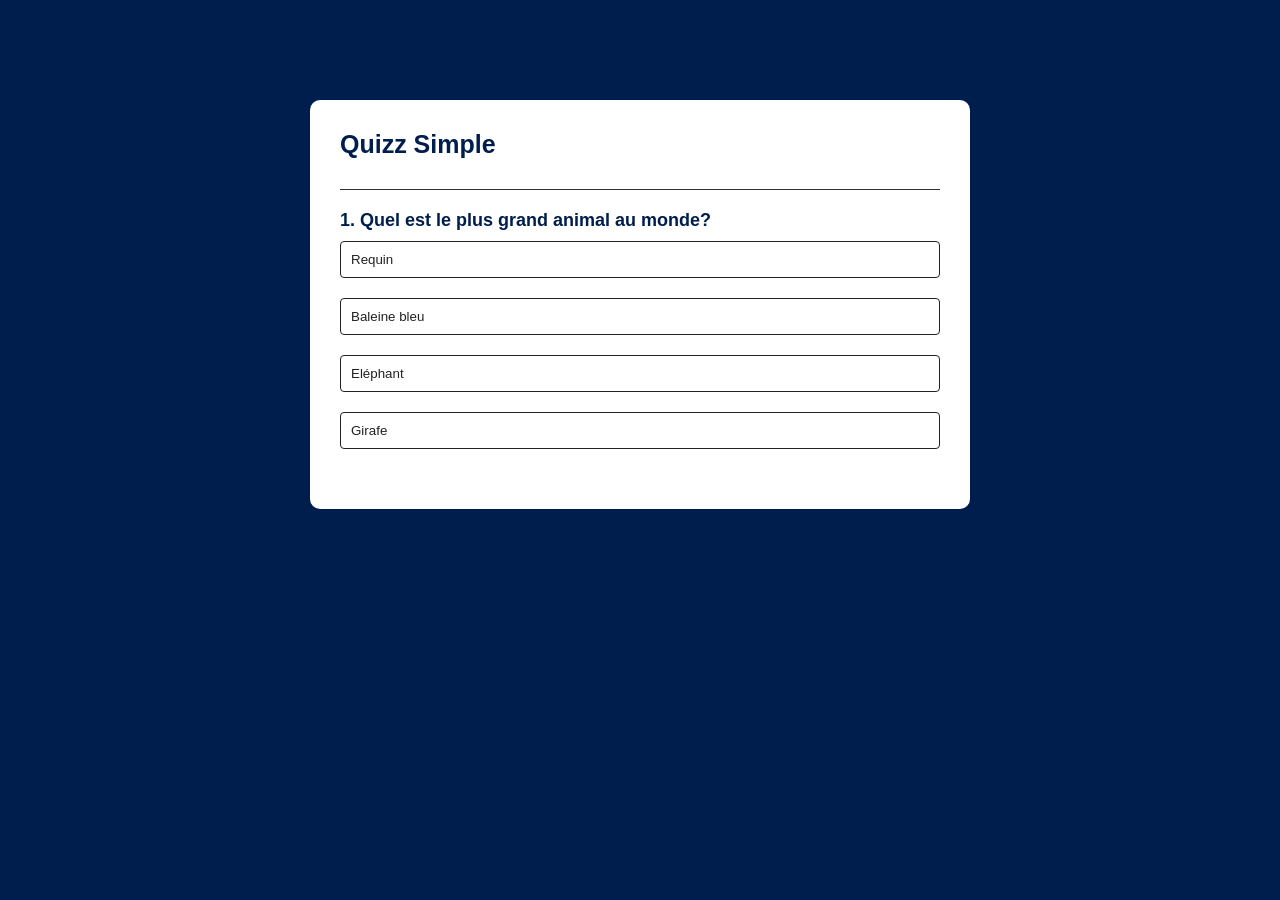
==== Projets/Quizz app/index.html @ 6ca6f78e "Inline CSS/JS and update paths after moving files to parent folder" ====
<!DOCTYPE html>
<html lang="fr">
<head>
    <meta charset="UTF-8">
    <meta name="viewport" content="width=device-width, initial-scale=1.0">
    <link rel="stylesheet" href="style.css">
    <title>Quizz app</title>
</head>
<body>
    <div class="app">
        <h1>Quizz Simple</h1>
        <div class="quiz">
            <h2 id="question">Questions</h2>
            <div id="answer-buttons">
                <button class="btn"> Answer 1</button>
                <button class="btn"> Answer 2</button>
                <button class="btn"> Answer 3</button>
                <button class="btn"> Answer 4</button>
            </div>
            <button id="next-button">Suivant</button>
        </div>
    </div>



  <script src="script.js"></script>  
</body>
</html>
---- Projets/Quizz app/style.css ----
*{
    margin: 0;
    padding: 0;
    font-family: "poppins", sans-serif;

}

body{
    background: #001e4d;

}
.app{
    background: white;
    width: 90%;
    max-width: 600px;
    margin: 100px auto 0;
    border-radius: 10px;
    padding: 30px;
}
.app h1{
    font-weight: 600;
    font-size: 25px;
    color: #001e4d;
    border-bottom: 1px solid #333;
    padding-bottom: 30px ;
}
.quiz{
padding: 20px 0;
}

.quiz h2{
    font-size: 18px;
    color: #001e4d;
    font-weight: 600;
}
.btn{
    background: white;
    color: #222;
    font-weight: 500;
    width: 100%;
    border: 1px solid #222;
    padding: 10px;
    margin: 10px 0;
    text-align: left;
    border-radius: 4px;
    cursor: pointer;
    transition: all 0.3s;

}

.btn:hover:not(disabled){
    background: #222;
    color: #fff;
}
.btn:disabled{
    cursor: no-drop;
    
}
/* .btn:disabled:hover{
    background-color: #fff;
    z-index: -1;
} */
#next-button{
    background: #001e4d;
    color: white;
    font-weight: 500;
    border: 0;
    padding: 10px;
    margin: 20px auto 0;
    border-radius: 4px;
    cursor: pointer;
    display: none;
}

.correct{
    background: #9aeabc;
}
.correct:hover{
    background: #9aeabc;
}
.incorrect{
    background: #ff9393;
}

.incorrect:hover{
    background: #ff9393;
}
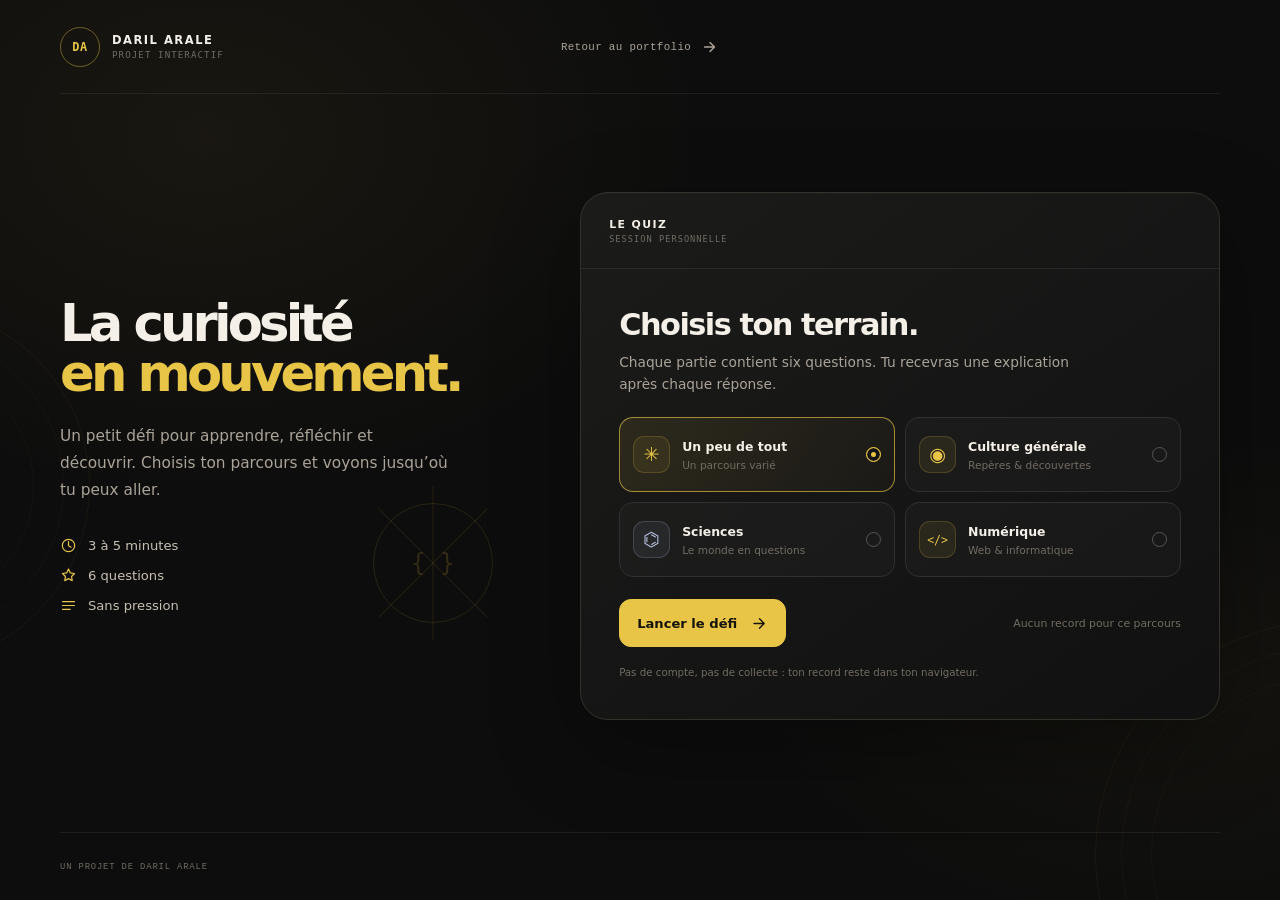
==== commit 6bd83b0d: "Modification du projet quizz et petites modifs sur le texte" ====
--- a/Projets/Quizz app/index.html
+++ b/Projets/Quizz app/index.html
@@ -3,26 +3,127 @@
 <head>
     <meta charset="UTF-8">
     <meta name="viewport" content="width=device-width, initial-scale=1.0">
+    <meta name="theme-color" content="#0d0d0d">
+    <meta name="description" content="Un quiz interactif de culture générale, de sciences et de numérique. Choisis ton parcours, réponds à six questions et suis ta progression.">
+    <title>Le Quiz — Culture & numérique | Daril Arale</title>
     <link rel="stylesheet" href="style.css">
-    <title>Quizz app</title>
+    <script src="script.js" defer></script>
 </head>
 <body>
-    <div class="app">
-        <h1>Quizz Simple</h1>
-        <div class="quiz">
-            <h2 id="question">Questions</h2>
-            <div id="answer-buttons">
-                <button class="btn"> Answer 1</button>
-                <button class="btn"> Answer 2</button>
-                <button class="btn"> Answer 3</button>
-                <button class="btn"> Answer 4</button>
-            </div>
-            <button id="next-button">Suivant</button>
-        </div>
+    <div class="ambient ambient-one" aria-hidden="true"></div>
+    <div class="ambient ambient-two" aria-hidden="true"></div>
+
+    <div class="site-frame">
+        <header class="topbar">
+            <a class="brand" href="../../index.html" aria-label="Retour au portfolio de Daril Arale">
+                <span class="brand-mark">DA</span>
+                <span class="brand-name">DARIL ARALE<small>PROJET INTERACTIF</small></span>
+            </a>
+
+            <a class="portfolio-link" href="../../index.html">
+                <span>Retour au portfolio</span>
+                <svg viewBox="0 0 20 20" aria-hidden="true"><path d="M4 10h11M10 5l5 5-5 5"/></svg>
+            </a>
+        </header>
+
+        <main class="main-content">
+            <section class="experience-heading" aria-labelledby="page-title">
+                <h1 id="page-title">La curiosité<br><span>en mouvement.</span></h1>
+                <p class="intro-copy">Un petit défi pour apprendre, réfléchir et découvrir. Choisis ton parcours et voyons jusqu’où tu peux aller.</p>
+                <div class="heading-meta">
+                    <span><svg viewBox="0 0 20 20" aria-hidden="true"><circle cx="10" cy="10" r="7.25"/><path d="M10 5.5v4.8l3 1.8"/></svg>3 à 5 minutes</span>
+                    <span><svg viewBox="0 0 20 20" aria-hidden="true"><path d="m10 2.5 2.2 4.45 4.9.72-3.55 3.46.84 4.88L10 13.7l-4.39 2.31.84-4.88L2.9 7.67l4.9-.72L10 2.5Z"/></svg>6 questions</span>
+                    <span><svg viewBox="0 0 20 20" aria-hidden="true"><path d="M3 5.5h14M3 10h14M3 14.5h9"/></svg>Sans pression</span>
+                </div>
+                <div class="heading-decoration" aria-hidden="true"><span>{ }</span><i></i><i></i><i></i></div>
+            </section>
+
+            <section class="quiz-shell" aria-label="Quiz interactif">
+                <div class="quiz-topline">
+                    <div class="quiz-brand"><span>LE QUIZ<small>SESSION PERSONNELLE</small></span></div>
+                </div>
+
+                <section class="screen welcome-screen" id="welcome-screen" aria-labelledby="welcome-title">
+                    <h2 id="welcome-title" tabindex="-1">Choisis ton terrain.</h2>
+                    <p class="screen-description">Chaque partie contient six questions. Tu recevras une explication après chaque réponse.</p>
+
+                    <div class="category-grid" role="group" aria-label="Choisir une catégorie">
+                        <button class="category-card is-selected" type="button" data-category="mix" aria-pressed="true">
+                            <span class="category-icon category-icon-mix" aria-hidden="true">✳</span>
+                            <span class="category-copy"><strong>Un peu de tout</strong><small>Un parcours varié</small></span>
+                            <span class="category-indicator" aria-hidden="true"></span>
+                        </button>
+                        <button class="category-card" type="button" data-category="culture" aria-pressed="false">
+                            <span class="category-icon category-icon-culture" aria-hidden="true">◉</span>
+                            <span class="category-copy"><strong>Culture générale</strong><small>Repères & découvertes</small></span>
+                            <span class="category-indicator" aria-hidden="true"></span>
+                        </button>
+                        <button class="category-card" type="button" data-category="science" aria-pressed="false">
+                            <span class="category-icon category-icon-science" aria-hidden="true">⌬</span>
+                            <span class="category-copy"><strong>Sciences</strong><small>Le monde en questions</small></span>
+                            <span class="category-indicator" aria-hidden="true"></span>
+                        </button>
+                        <button class="category-card" type="button" data-category="digital" aria-pressed="false">
+                            <span class="category-icon category-icon-digital" aria-hidden="true">&lt;/&gt;</span>
+                            <span class="category-copy"><strong>Numérique</strong><small>Web & informatique</small></span>
+                            <span class="category-indicator" aria-hidden="true"></span>
+                        </button>
+                    </div>
+
+                    <div class="start-row">
+                        <button class="button-primary" id="start-button" type="button"><span>Lancer le défi</span><svg viewBox="0 0 20 20" aria-hidden="true"><path d="M3.5 10h12M10 4.5l5.5 5.5-5.5 5.5"/></svg></button>
+                        <p class="best-score" id="best-score" aria-live="polite">Aucun record pour le moment</p>
+                    </div>
+                    <p class="privacy-note">Pas de compte, pas de collecte : ton record reste dans ton navigateur.</p>
+                </section>
+
+                <section class="screen question-screen" id="question-screen" aria-labelledby="question-title" hidden>
+                    <div class="question-toolbar">
+                        <button class="text-button" id="quit-button" type="button"><svg viewBox="0 0 20 20" aria-hidden="true"><path d="M12.5 4.5 7 10l5.5 5.5"/></svg>Quitter la partie</button>
+                        <span class="question-category" id="question-category">CULTURE</span>
+                    </div>
+
+                    <div class="progress-meta"><span id="question-counter">QUESTION 01 / 06</span><span id="score-counter">0 bonne réponse</span></div>
+                    <div class="progress-track" id="progress-track" role="progressbar" aria-label="Progression du quiz" aria-valuemin="0" aria-valuemax="6" aria-valuenow="0"><span id="progress-fill"></span></div>
+
+                    <div class="question-content">
+                        <p class="question-overline" id="question-overline">À TOI DE JOUER</p>
+                        <h2 id="question-title" tabindex="-1">La question s’affichera ici.</h2>
+                        <p class="answer-hint">Sélectionne une seule réponse pour continuer.</p>
+                        <div class="answer-list" id="answer-list" role="group" aria-labelledby="question-title"></div>
+                        <div class="answer-feedback" id="answer-feedback" aria-live="polite" hidden>
+                            <span class="feedback-symbol" id="feedback-symbol" aria-hidden="true"></span>
+                            <div><strong id="feedback-title"></strong><p id="feedback-explanation"></p></div>
+                        </div>
+                    </div>
+
+                    <div class="question-footer"><span class="keyboard-hint">ASTUCE <kbd>1</kbd>–<kbd>4</kbd> POUR RÉPONDRE</span><button class="button-primary next-button" id="next-button" type="button" hidden><span>Question suivante</span><svg viewBox="0 0 20 20" aria-hidden="true"><path d="M3.5 10h12M10 4.5l5.5 5.5-5.5 5.5"/></svg></button></div>
+                </section>
+
+                <section class="screen result-screen" id="result-screen" aria-labelledby="result-title" hidden>
+                    <div class="result-orbit" aria-hidden="true"><span>✦</span><i></i><i></i><i></i></div>
+                    <p class="screen-kicker">PARTIE TERMINÉE</p>
+                    <h2 id="result-title" tabindex="-1">Bien joué !</h2>
+                    <p class="result-message" id="result-message"></p>
+
+                    <div class="result-score-wrap">
+                        <div class="score-ring" id="score-ring" role="img" aria-label="Score"><div><strong id="result-score">0/6</strong><span>BONNES RÉPONSES</span></div></div>
+                        <div class="result-stats">
+                            <div><span>Précision</span><strong id="result-accuracy">0 %</strong></div>
+                            <div><span>Meilleure série</span><strong id="result-streak">0 réponse</strong></div>
+                            <div><span>Record personnel</span><strong id="result-best">0 / 6</strong></div>
+                        </div>
+                    </div>
+
+                    <div class="result-actions"><button class="button-primary" id="replay-button" type="button"><span>Rejouer</span><svg viewBox="0 0 20 20" aria-hidden="true"><path d="M16 8a6.5 6.5 0 0 0-11.5-2L3 8m0-4v4h4M4 12a6.5 6.5 0 0 0 11.5 2L17 12m0 4v-4h-4"/></svg></button><button class="button-secondary" id="change-category-button" type="button">Changer de catégorie</button></div>
+                    <p class="result-note" id="new-record-note" hidden> Nouveau record personnel</p>
+                </section>
+
+                <div class="sr-only" id="announcer" role="status" aria-live="polite" aria-atomic="true"></div>
+            </section>
+        </main>
+
+        <footer class="page-footer"><span>UN PROJET DE DARIL ARALE</span></footer>
     </div>
-
-
-
-  <script src="script.js"></script>  
 </body>
-</html>+</html>
--- a/Projets/Quizz app/style.css
+++ b/Projets/Quizz app/style.css
@@ -1,87 +1,1089 @@
-*{
+:root {
+    color-scheme: dark;
+    --bg: #0d0d0d;
+    --surface: #151515;
+    --surface-raised: #1b1b1b;
+    --surface-hover: #202020;
+    --line: #303030;
+    --line-strong: #414141;
+    --text: #f4f0e8;
+    --muted: #aaa398;
+    --quiet: #716c63;
+    --accent: #e8c547;
+    --accent-deep: #b98d1e;
+    --positive: #9cdbb1;
+    --negative: #eea1a1;
+    --radius-lg: 28px;
+    --radius-md: 18px;
+    --radius-sm: 12px;
+    font-family: Inter, "Segoe UI", system-ui, -apple-system, BlinkMacSystemFont, sans-serif;
+    font-synthesis: none;
+    text-rendering: optimizeLegibility;
+    -webkit-font-smoothing: antialiased;
+    -moz-osx-font-smoothing: grayscale;
+}
+
+*,
+*::before,
+*::after {
+    box-sizing: border-box;
+}
+
+html {
+    min-width: 320px;
+    background: var(--bg);
+    scroll-behavior: smooth;
+}
+
+body {
+    min-width: 320px;
+    min-height: 100vh;
     margin: 0;
-    padding: 0;
-    font-family: "poppins", sans-serif;
-
-}
-
-body{
-    background: #001e4d;
-
-}
-.app{
-    background: white;
-    width: 90%;
-    max-width: 600px;
-    margin: 100px auto 0;
+    overflow-x: hidden;
+    background:
+        radial-gradient(ellipse at 16% 15%, rgba(232, 197, 71, 0.055), transparent 32rem),
+        radial-gradient(ellipse at 93% 76%, rgba(232, 197, 71, 0.035), transparent 28rem),
+        var(--bg);
+    color: var(--text);
+}
+
+button,
+a {
+    -webkit-tap-highlight-color: transparent;
+}
+
+button {
+    color: inherit;
+    font: inherit;
+}
+
+a {
+    color: inherit;
+    text-decoration: none;
+}
+
+button:focus-visible,
+a:focus-visible {
+    outline: 2px solid var(--accent);
+    outline-offset: 4px;
+}
+
+.ambient {
+    position: fixed;
+    z-index: 0;
+    width: 360px;
+    height: 360px;
+    border: 1px solid rgba(232, 197, 71, 0.055);
+    border-radius: 50%;
+    pointer-events: none;
+}
+
+.ambient::before,
+.ambient::after {
+    position: absolute;
+    inset: 25px;
+    border: 1px solid rgba(232, 197, 71, 0.04);
+    border-radius: inherit;
+    content: "";
+}
+
+.ambient::after {
+    inset: 55px;
+}
+
+.ambient-one {
+    top: 34%;
+    left: -270px;
+}
+
+.ambient-two {
+    right: -285px;
+    bottom: -190px;
+    width: 470px;
+    height: 470px;
+}
+
+.site-frame {
+    position: relative;
+    z-index: 1;
+    width: min(1160px, calc(100% - 64px));
+    min-height: 100vh;
+    margin: 0 auto;
+    display: flex;
+    flex-direction: column;
+}
+
+.topbar {
+    min-height: 94px;
+    display: grid;
+    grid-template-columns: 1fr auto 1fr;
+    align-items: center;
+    gap: 24px;
+    border-bottom: 1px solid rgba(255, 255, 255, 0.07);
+}
+
+.brand,
+.quiz-brand {
+    display: inline-flex;
+    width: fit-content;
+    align-items: center;
+    gap: 12px;
+}
+
+.brand-mark {
+    width: 40px;
+    height: 40px;
+    display: grid;
+    place-items: center;
+    border: 1px solid rgba(232, 197, 71, 0.42);
+    border-radius: 50%;
+    color: var(--accent);
+    font-family: "SFMono-Regular", Consolas, monospace;
+    font-size: 0.74rem;
+    font-weight: 700;
+    letter-spacing: 0.05em;
+}
+
+.brand-name,
+.quiz-brand > span:last-child {
+    display: grid;
+    gap: 3px;
+    font-size: 0.72rem;
+    font-weight: 700;
+    letter-spacing: 0.13em;
+}
+
+.brand-name small,
+.quiz-brand small {
+    color: var(--quiet);
+    font-family: "SFMono-Regular", Consolas, monospace;
+    font-size: 0.57rem;
+    font-weight: 400;
+    letter-spacing: 0.12em;
+}
+
+.topbar-label,
+.portfolio-link,
+.eyebrow,
+.screen-kicker,
+.quiz-topline-right,
+.progress-meta,
+.question-overline,
+.keyboard-hint,
+.page-footer,
+.score-ring span {
+    font-family: "SFMono-Regular", Consolas, "Liberation Mono", monospace;
+    font-size: 0.66rem;
+    letter-spacing: 0.13em;
+}
+
+.topbar-label {
+    display: flex;
+    align-items: center;
+    gap: 10px;
+    color: var(--muted);
+}
+
+.live-dot,
+.secure-dot {
+    width: 7px;
+    height: 7px;
+    flex: 0 0 auto;
+    border-radius: 50%;
+    background: var(--accent);
+    box-shadow: 0 0 14px rgba(232, 197, 71, 0.5);
+}
+
+.portfolio-link {
+    justify-self: end;
+    display: inline-flex;
+    align-items: center;
+    gap: 10px;
+    color: var(--muted);
+    font-size: 0.68rem;
+    letter-spacing: 0.03em;
+    transition: color 180ms ease;
+}
+
+.portfolio-link:hover {
+    color: var(--accent);
+}
+
+.portfolio-link svg,
+.heading-meta svg,
+.button-primary svg,
+.text-button svg {
+    width: 18px;
+    height: 18px;
+    fill: none;
+    stroke: currentColor;
+    stroke-linecap: round;
+    stroke-linejoin: round;
+    stroke-width: 1.6;
+}
+
+.main-content {
+    flex: 1;
+    display: grid;
+    grid-template-columns: minmax(265px, 0.79fr) minmax(0, 1.21fr);
+    align-items: center;
+    gap: clamp(44px, 8vw, 106px);
+    padding: 68px 0 82px;
+}
+
+.experience-heading {
+    position: relative;
+    padding: 16px 0;
+}
+
+.eyebrow {
+    margin: 0 0 26px;
+    color: var(--muted);
+    font-size: 0.63rem;
+    line-height: 1.6;
+}
+
+.eyebrow span {
+    color: var(--accent);
+}
+
+.experience-heading h1 {
+    position: relative;
+    z-index: 1;
+    margin: 0;
+    font-size: clamp(2.65rem, 4vw, 3.6rem);
+    font-weight: 700;
+    letter-spacing: -0.075em;
+    line-height: 0.98;
+}
+
+.experience-heading h1 span {
+    color: var(--accent);
+}
+
+.intro-copy {
+    max-width: 390px;
+    margin: 25px 0 0;
+    color: var(--muted);
+    font-size: 0.96rem;
+    line-height: 1.75;
+}
+
+.heading-meta {
+    display: grid;
+    gap: 13px;
+    margin-top: 34px;
+}
+
+.heading-meta span {
+    display: flex;
+    align-items: center;
+    gap: 11px;
+    color: #c7c0b4;
+    font-size: 0.82rem;
+}
+
+.heading-meta svg {
+    width: 17px;
+    height: 17px;
+    color: var(--accent);
+    stroke-width: 1.4;
+}
+
+.heading-decoration {
+    position: absolute;
+    z-index: -1;
+    right: -15px;
+    bottom: 7px;
+    width: 120px;
+    height: 120px;
+    display: grid;
+    place-items: center;
+    border: 1px solid rgba(232, 197, 71, 0.12);
+    border-radius: 50%;
+    color: rgba(232, 197, 71, 0.17);
+    font-family: "SFMono-Regular", Consolas, monospace;
+    font-size: 1.5rem;
+}
+
+.heading-decoration i {
+    position: absolute;
+    top: 50%;
+    left: 50%;
+    width: 154px;
+    height: 1px;
+    background: rgba(232, 197, 71, 0.1);
+    transform: translate(-50%, -50%) rotate(45deg);
+}
+
+.heading-decoration i:nth-of-type(2) { transform: translate(-50%, -50%) rotate(90deg); }
+.heading-decoration i:nth-of-type(3) { transform: translate(-50%, -50%) rotate(135deg); }
+
+.quiz-shell {
+    position: relative;
+    min-width: 0;
+    overflow: visible;
+    border: 1px solid #33312a;
+    border-radius: var(--radius-lg);
+    background: linear-gradient(145deg, rgba(28, 28, 27, 0.97), rgba(17, 17, 17, 0.98));
+    box-shadow: 0 28px 90px rgba(0, 0, 0, 0.32), inset 0 1px 0 rgba(255, 255, 255, 0.025);
+}
+
+.quiz-topline {
+    min-height: 76px;
+    display: flex;
+    align-items: center;
+    justify-content: space-between;
+    gap: 16px;
+    padding: 17px 28px;
+    border-bottom: 1px solid rgba(255, 255, 255, 0.07);
+}
+
+.quiz-brand-icon {
+    width: 34px;
+    height: 34px;
+    display: grid;
+    place-items: center;
     border-radius: 10px;
-    padding: 30px;
-}
-.app h1{
+    background: var(--accent);
+    color: #13120c;
+    font-size: 1rem;
+    font-weight: 800;
+}
+
+.quiz-brand > span:last-child {
+    font-size: 0.68rem;
+}
+
+.quiz-brand small {
+    font-size: 0.54rem;
+}
+
+.quiz-topline-right {
+    display: inline-flex;
+    align-items: center;
+    gap: 8px;
+    color: var(--quiet);
+    font-size: 0.55rem;
+    letter-spacing: 0.015em;
+}
+
+.secure-dot {
+    width: 6px;
+    height: 6px;
+    background: var(--positive);
+    box-shadow: 0 0 10px rgba(156, 219, 177, 0.35);
+}
+
+.screen {
+    padding: clamp(24px, 3.2vw, 38px);
+    animation: screen-in 360ms cubic-bezier(0.2, 0.7, 0.2, 1) both;
+}
+
+.screen[hidden] {
+    display: none;
+}
+
+@keyframes screen-in {
+    from { opacity: 0; transform: translateY(7px); }
+    to { opacity: 1; transform: translateY(0); }
+}
+
+.screen-kicker {
+    margin: 0 0 11px;
+    color: var(--accent);
+    font-size: 0.59rem;
+}
+
+.screen h2 {
+    margin: 0;
+    font-size: clamp(1.45rem, 2.6vw, 1.9rem);
+    font-weight: 650;
+    letter-spacing: -0.05em;
+}
+
+.screen-description {
+    max-width: 490px;
+    margin: 9px 0 22px;
+    color: var(--muted);
+    font-size: 0.86rem;
+    line-height: 1.6;
+}
+
+.category-grid {
+    display: grid;
+    grid-template-columns: repeat(2, minmax(0, 1fr));
+    gap: 10px;
+}
+
+.category-card {
+    min-width: 0;
+    min-height: 75px;
+    display: flex;
+    align-items: center;
+    gap: 12px;
+    border: 1px solid var(--line);
+    border-radius: 14px;
+    padding: 12px 13px;
+    background: rgba(255, 255, 255, 0.018);
+    text-align: left;
+    cursor: pointer;
+    transition: border-color 170ms ease, background 170ms ease, transform 170ms ease;
+}
+
+.category-card:hover {
+    border-color: #59513a;
+    background: rgba(255, 255, 255, 0.035);
+    transform: translateY(-1px);
+}
+
+.category-card.is-selected {
+    border-color: rgba(232, 197, 71, 0.65);
+    background: linear-gradient(120deg, rgba(232, 197, 71, 0.1), rgba(232, 197, 71, 0.025));
+}
+
+.category-icon {
+    width: 37px;
+    height: 37px;
+    flex: 0 0 auto;
+    display: grid;
+    place-items: center;
+    border: 1px solid rgba(232, 197, 71, 0.18);
+    border-radius: 11px;
+    background: rgba(232, 197, 71, 0.075);
+    color: var(--accent);
+    font-size: 1.2rem;
+}
+
+.category-icon-culture { color: #e8c547; }
+.category-icon-science { color: #b8c2e0; border-color: rgba(184, 194, 224, 0.2); background: rgba(184, 194, 224, 0.07); }
+.category-icon-digital { font-family: "SFMono-Regular", Consolas, monospace; font-size: 0.72rem; }
+
+.category-copy {
+    min-width: 0;
+    flex: 1;
+    display: grid;
+    gap: 5px;
+}
+
+.category-copy strong {
+    overflow: hidden;
+    font-size: 0.78rem;
     font-weight: 600;
-    font-size: 25px;
-    color: #001e4d;
-    border-bottom: 1px solid #333;
-    padding-bottom: 30px ;
-}
-.quiz{
-padding: 20px 0;
-}
-
-.quiz h2{
-    font-size: 18px;
-    color: #001e4d;
+    text-overflow: ellipsis;
+    white-space: nowrap;
+}
+
+.category-copy small {
+    color: var(--quiet);
+    font-size: 0.66rem;
+}
+
+.category-indicator {
+    width: 15px;
+    height: 15px;
+    flex: 0 0 auto;
+    display: grid;
+    place-items: center;
+    border: 1px solid #555;
+    border-radius: 50%;
+}
+
+.category-card.is-selected .category-indicator {
+    border-color: var(--accent);
+    background: var(--accent);
+    box-shadow: inset 0 0 0 4px var(--surface);
+}
+
+.start-row {
+    display: flex;
+    align-items: center;
+    justify-content: space-between;
+    gap: 16px;
+    margin-top: 22px;
+}
+
+.button-primary,
+.button-secondary {
+    min-height: 48px;
+    display: inline-flex;
+    align-items: center;
+    justify-content: center;
+    gap: 14px;
+    border: 1px solid var(--accent);
+    border-radius: 12px;
+    padding: 0 17px;
+    background: var(--accent);
+    color: #16140c;
+    font-size: 0.82rem;
+    font-weight: 700;
+    cursor: pointer;
+    transition: border-color 180ms ease, background 180ms ease, color 180ms ease, transform 180ms ease, box-shadow 180ms ease;
+}
+
+.button-primary:hover {
+    border-color: #f4d96d;
+    background: #f0d25b;
+    box-shadow: 0 8px 24px rgba(232, 197, 71, 0.13);
+    transform: translateY(-1px);
+}
+
+.button-primary:active,
+.button-secondary:active {
+    transform: translateY(0);
+}
+
+.button-primary svg {
+    width: 17px;
+    height: 17px;
+}
+
+.best-score {
+    margin: 0;
+    color: var(--quiet);
+    font-size: 0.68rem;
+    text-align: right;
+}
+
+.privacy-note {
+    margin: 18px 0 0;
+    color: var(--quiet);
+    font-size: 0.64rem;
+    line-height: 1.5;
+}
+
+.question-screen {
+    padding-top: 23px;
+}
+
+.question-toolbar {
+    display: flex;
+    align-items: center;
+    justify-content: space-between;
+    gap: 16px;
+}
+
+.text-button {
+    display: inline-flex;
+    align-items: center;
+    gap: 6px;
+    border: 0;
+    padding: 6px 0;
+    background: transparent;
+    color: var(--muted);
+    font-size: 0.74rem;
+    cursor: pointer;
+    transition: color 160ms ease;
+}
+
+.text-button:hover { color: var(--text); }
+.text-button svg { width: 16px; height: 16px; }
+
+.question-category {
+    border: 1px solid rgba(232, 197, 71, 0.22);
+    border-radius: 999px;
+    padding: 6px 10px;
+    color: var(--accent);
+    font-family: "SFMono-Regular", Consolas, monospace;
+    font-size: 0.57rem;
+    letter-spacing: 0.12em;
+}
+
+.progress-meta {
+    display: flex;
+    justify-content: space-between;
+    gap: 12px;
+    margin-top: 25px;
+    color: var(--muted);
+    font-size: 0.58rem;
+    letter-spacing: 0.08em;
+}
+
+.progress-meta span:last-child { color: var(--accent); }
+
+.progress-track {
+    height: 5px;
+    overflow: hidden;
+    margin-top: 10px;
+    border-radius: 99px;
+    background: #33312b;
+}
+
+.progress-track span {
+    width: 0;
+    height: 100%;
+    display: block;
+    border-radius: inherit;
+    background: linear-gradient(90deg, var(--accent-deep), var(--accent));
+    transition: width 320ms ease;
+}
+
+.question-content { padding-top: 28px; }
+
+.question-overline {
+    margin: 0 0 10px;
+    color: var(--quiet);
+    font-size: 0.56rem;
+}
+
+.question-content h2 {
+    max-width: 590px;
+    min-height: 2.15em;
+    font-size: clamp(1.28rem, 2.5vw, 1.68rem);
+    line-height: 1.27;
+    letter-spacing: -0.045em;
+}
+
+.answer-hint {
+    margin: 8px 0 17px;
+    color: var(--quiet);
+    font-size: 0.72rem;
+}
+
+.answer-list {
+    display: grid;
+    gap: 9px;
+}
+
+.answer-option {
+    width: 100%;
+    min-height: 54px;
+    display: flex;
+    align-items: center;
+    gap: 13px;
+    border: 1px solid var(--line);
+    border-radius: 13px;
+    padding: 9px 13px;
+    background: rgba(255, 255, 255, 0.018);
+    text-align: left;
+    cursor: pointer;
+    transition: border-color 150ms ease, background 150ms ease, transform 150ms ease;
+}
+
+.answer-option:hover:not(:disabled) {
+    border-color: #625a3f;
+    background: rgba(232, 197, 71, 0.045);
+    transform: translateX(2px);
+}
+
+.answer-key {
+    width: 30px;
+    height: 30px;
+    flex: 0 0 auto;
+    display: grid;
+    place-items: center;
+    border: 1px solid #3e3c35;
+    border-radius: 9px;
+    color: var(--muted);
+    font-family: "SFMono-Regular", Consolas, monospace;
+    font-size: 0.7rem;
+    transition: border-color 150ms ease, background 150ms ease, color 150ms ease;
+}
+
+.answer-label {
+    flex: 1;
+    color: #e6e0d7;
+    font-size: 0.83rem;
+    line-height: 1.45;
+}
+
+.answer-mark {
+    width: 20px;
+    flex: 0 0 auto;
+    color: transparent;
+    font-size: 0.9rem;
+    font-weight: 700;
+    text-align: center;
+}
+
+.answer-option:disabled { cursor: default; }
+
+.answer-option.is-correct {
+    border-color: rgba(156, 219, 177, 0.6);
+    background: rgba(90, 153, 111, 0.12);
+}
+
+.answer-option.is-correct .answer-key {
+    border-color: rgba(156, 219, 177, 0.4);
+    background: rgba(156, 219, 177, 0.15);
+    color: var(--positive);
+}
+
+.answer-option.is-correct .answer-mark { color: var(--positive); }
+
+.answer-option.is-incorrect {
+    border-color: rgba(238, 161, 161, 0.56);
+    background: rgba(165, 77, 77, 0.12);
+}
+
+.answer-option.is-incorrect .answer-key {
+    border-color: rgba(238, 161, 161, 0.38);
+    background: rgba(238, 161, 161, 0.12);
+    color: var(--negative);
+}
+
+.answer-option.is-incorrect .answer-mark { color: var(--negative); }
+
+.answer-feedback {
+    display: flex;
+    align-items: flex-start;
+    gap: 11px;
+    margin-top: 15px;
+    border: 1px solid rgba(232, 197, 71, 0.17);
+    border-radius: 13px;
+    padding: 12px 14px;
+    background: rgba(232, 197, 71, 0.045);
+    animation: screen-in 220ms ease both;
+}
+
+.answer-feedback[hidden] { display: none; }
+
+.feedback-symbol {
+    width: 22px;
+    height: 22px;
+    flex: 0 0 auto;
+    display: grid;
+    place-items: center;
+    border-radius: 50%;
+    background: rgba(232, 197, 71, 0.12);
+    color: var(--accent);
+    font-size: 0.8rem;
+    font-weight: 700;
+}
+
+.answer-feedback.is-correct .feedback-symbol { color: var(--positive); background: rgba(156, 219, 177, 0.1); }
+.answer-feedback.is-incorrect .feedback-symbol { color: var(--negative); background: rgba(238, 161, 161, 0.1); }
+
+.answer-feedback strong {
+    display: block;
+    margin: 1px 0 4px;
+    font-size: 0.75rem;
+}
+
+.answer-feedback p {
+    margin: 0;
+    color: var(--muted);
+    font-size: 0.72rem;
+    line-height: 1.55;
+}
+
+.question-footer {
+    min-height: 49px;
+    display: flex;
+    align-items: end;
+    justify-content: space-between;
+    gap: 12px;
+    margin-top: 19px;
+}
+
+.keyboard-hint {
+    color: var(--quiet);
+    font-size: 0.52rem;
+    letter-spacing: 0.08em;
+}
+
+kbd {
+    display: inline-grid;
+    min-width: 17px;
+    min-height: 18px;
+    place-items: center;
+    margin: 0 1px;
+    border: 1px solid #48453b;
+    border-radius: 4px;
+    color: #cec6b8;
+    font: inherit;
+    font-size: 0.57rem;
+}
+
+.next-button[hidden] { display: none; }
+
+.next-button {
+    min-height: 42px;
+    border-radius: 10px;
+    padding: 0 13px;
+    font-size: 0.74rem;
+}
+
+.result-screen {
+    position: relative;
+    overflow: hidden;
+    min-height: 480px;
+    text-align: center;
+}
+
+.result-screen > *:not(.result-orbit) { position: relative; z-index: 1; }
+
+.result-orbit {
+    position: absolute;
+    top: -100px;
+    left: 50%;
+    width: 290px;
+    height: 290px;
+    display: grid;
+    place-items: center;
+    border: 1px solid rgba(232, 197, 71, 0.09);
+    border-radius: 50%;
+    transform: translateX(-50%);
+}
+
+.result-orbit::before,
+.result-orbit::after,
+.result-orbit i {
+    position: absolute;
+    width: 74%;
+    height: 74%;
+    border: 1px solid rgba(232, 197, 71, 0.07);
+    border-radius: 50%;
+    content: "";
+    transform: rotate(35deg) scaleY(0.48);
+}
+
+.result-orbit::after { transform: rotate(-35deg) scaleY(0.48); }
+.result-orbit i:first-of-type { transform: rotate(90deg) scaleY(0.48); }
+.result-orbit i:nth-of-type(2) { transform: rotate(145deg) scaleY(0.48); }
+.result-orbit i:nth-of-type(3) { transform: rotate(0deg) scaleY(0.48); }
+
+.result-orbit span {
+    color: rgba(232, 197, 71, 0.23);
+    font-size: 2.8rem;
+}
+
+.result-screen .screen-kicker { margin-top: 9px; }
+.result-screen h2 { font-size: clamp(2rem, 4vw, 2.8rem); }
+
+.result-message {
+    max-width: 390px;
+    margin: 9px auto 24px;
+    color: var(--muted);
+    font-size: 0.86rem;
+    line-height: 1.6;
+}
+
+.result-score-wrap {
+    display: flex;
+    align-items: center;
+    justify-content: center;
+    gap: clamp(28px, 6vw, 54px);
+    margin: 0 auto 25px;
+}
+
+.score-ring {
+    --score-angle: 0deg;
+    width: 144px;
+    height: 144px;
+    flex: 0 0 auto;
+    display: grid;
+    place-items: center;
+    border-radius: 50%;
+    background: conic-gradient(var(--accent) var(--score-angle), #39362d var(--score-angle));
+    box-shadow: 0 0 34px rgba(232, 197, 71, 0.08);
+}
+
+.score-ring > div {
+    width: 128px;
+    height: 128px;
+    display: grid;
+    align-content: center;
+    justify-items: center;
+    gap: 5px;
+    border: 1px solid #37352f;
+    border-radius: inherit;
+    background: var(--surface);
+}
+
+.score-ring strong {
+    font-size: 2.15rem;
+    letter-spacing: -0.07em;
+}
+
+.score-ring span {
+    color: var(--quiet);
+    font-size: 0.46rem;
+    letter-spacing: 0.08em;
+}
+
+.result-stats {
+    min-width: 145px;
+    display: grid;
+    gap: 14px;
+    text-align: left;
+}
+
+.result-stats div {
+    display: grid;
+    gap: 4px;
+    padding-bottom: 11px;
+    border-bottom: 1px solid rgba(255, 255, 255, 0.075);
+}
+
+.result-stats span {
+    color: var(--quiet);
+    font-size: 0.68rem;
+}
+
+.result-stats strong {
+    color: var(--text);
+    font-size: 0.9rem;
     font-weight: 600;
 }
-.btn{
-    background: white;
-    color: #222;
+
+.result-actions {
+    display: flex;
+    justify-content: center;
+    gap: 10px;
+}
+
+.button-secondary {
+    border-color: var(--line-strong);
+    background: transparent;
+    color: var(--text);
     font-weight: 500;
-    width: 100%;
-    border: 1px solid #222;
-    padding: 10px;
-    margin: 10px 0;
-    text-align: left;
-    border-radius: 4px;
-    cursor: pointer;
-    transition: all 0.3s;
-
-}
-
-.btn:hover:not(disabled){
-    background: #222;
-    color: #fff;
-}
-.btn:disabled{
-    cursor: no-drop;
-    
-}
-/* .btn:disabled:hover{
-    background-color: #fff;
-    z-index: -1;
-} */
-#next-button{
-    background: #001e4d;
-    color: white;
-    font-weight: 500;
-    border: 0;
-    padding: 10px;
-    margin: 20px auto 0;
-    border-radius: 4px;
-    cursor: pointer;
-    display: none;
-}
-
-.correct{
-    background: #9aeabc;
-}
-.correct:hover{
-    background: #9aeabc;
-}
-.incorrect{
-    background: #ff9393;
-}
-
-.incorrect:hover{
-    background: #ff9393;
-}+}
+
+.button-secondary:hover {
+    border-color: #6b613f;
+    background: rgba(232, 197, 71, 0.05);
+    color: var(--accent);
+}
+
+.result-note {
+    margin: 17px 0 0;
+    color: var(--accent);
+    font-family: "SFMono-Regular", Consolas, monospace;
+    font-size: 0.68rem;
+    letter-spacing: 0.04em;
+}
+
+.result-note[hidden] { display: none; }
+
+.page-footer {
+    min-height: 68px;
+    display: flex;
+    align-items: center;
+    justify-content: space-between;
+    gap: 16px;
+    border-top: 1px solid rgba(255, 255, 255, 0.07);
+    color: var(--quiet);
+    font-size: 0.55rem;
+    letter-spacing: 0.1em;
+}
+
+.page-footer b {
+    margin-left: 5px;
+    color: var(--accent);
+    font-size: 0.9rem;
+}
+
+.sr-only {
+    position: absolute;
+    width: 1px;
+    height: 1px;
+    overflow: hidden;
+    clip: rect(0, 0, 0, 0);
+    white-space: nowrap;
+    clip-path: inset(50%);
+}
+
+@media (max-width: 980px) {
+    .site-frame { width: min(760px, calc(100% - 48px)); }
+
+    .main-content {
+        grid-template-columns: 1fr;
+        gap: 28px;
+        padding: 50px 0 62px;
+    }
+
+    .experience-heading { padding: 0; }
+    .experience-heading h1 { font-size: clamp(3rem, 8vw, 4.2rem); }
+    .experience-heading .eyebrow { margin-bottom: 18px; }
+    .intro-copy { max-width: 590px; margin-top: 16px; }
+    .heading-meta { display: flex; flex-wrap: wrap; gap: 12px 22px; margin-top: 20px; }
+    .heading-decoration { right: 20px; bottom: -22px; width: 85px; height: 85px; }
+    .heading-decoration i { width: 116px; }
+}
+
+@media (max-width: 600px) {
+    .site-frame { width: calc(100% - 32px); }
+    .topbar { min-height: 74px; grid-template-columns: 1fr auto; gap: 10px; }
+    .brand { gap: 9px; }
+    .brand-mark { width: 35px; height: 35px; font-size: 0.66rem; }
+    .brand-name { font-size: 0.62rem; }
+    .brand-name small { font-size: 0.49rem; }
+    .topbar-label { display: none; }
+    .portfolio-link { gap: 5px; font-size: 0.63rem; }
+    .portfolio-link svg { width: 16px; height: 16px; }
+    .main-content { gap: 25px; padding: 34px 0 46px; }
+    .experience-heading h1 { font-size: clamp(2.65rem, 11.5vw, 3.6rem); }
+    .experience-heading .eyebrow { max-width: 270px; font-size: 0.55rem; }
+    .intro-copy { margin-top: 13px; font-size: 0.86rem; }
+    .heading-meta { gap: 10px 15px; margin-top: 17px; }
+    .heading-meta span { gap: 7px; font-size: 0.71rem; }
+    .heading-meta svg { width: 15px; height: 15px; }
+    .heading-decoration { right: 5px; bottom: -17px; opacity: 0.7; }
+    .quiz-shell { border-radius: 21px; }
+    .quiz-topline { min-height: 66px; padding: 13px 17px; }
+    .quiz-brand-icon { width: 31px; height: 31px; }
+    .quiz-topline-right { max-width: 125px; font-size: 0.49rem; line-height: 1.45; }
+    .screen { padding: 22px 17px; }
+    .screen h2 { font-size: 1.42rem; }
+    .screen-description { margin-bottom: 18px; font-size: 0.79rem; }
+    .category-grid { gap: 8px; }
+    .category-card { min-height: 71px; gap: 9px; padding: 9px; border-radius: 12px; }
+    .category-icon { width: 31px; height: 31px; border-radius: 9px; font-size: 1rem; }
+    .category-icon-digital { font-size: 0.6rem; }
+    .category-copy { gap: 4px; }
+    .category-copy strong { font-size: 0.67rem; }
+    .category-copy small { font-size: 0.57rem; }
+    .category-indicator { width: 12px; height: 12px; }
+    .start-row { align-items: flex-start; flex-direction: column; gap: 11px; margin-top: 18px; }
+    .button-primary { min-height: 45px; padding: 0 14px; }
+    .best-score { text-align: left; }
+    .privacy-note { margin-top: 14px; font-size: 0.6rem; }
+    .question-screen { padding-top: 19px; }
+    .progress-meta { font-size: 0.52rem; }
+    .question-content { padding-top: 23px; }
+    .question-content h2 { min-height: 0; font-size: 1.28rem; }
+    .answer-option { min-height: 51px; gap: 10px; padding: 8px 10px; }
+    .answer-key { width: 27px; height: 27px; }
+    .answer-label { font-size: 0.77rem; }
+    .question-footer { align-items: center; flex-wrap: wrap; margin-top: 16px; }
+    .keyboard-hint { font-size: 0.46rem; }
+    .next-button { min-height: 39px; }
+    .result-screen { min-height: 0; }
+    .result-screen h2 { font-size: 2.2rem; }
+    .result-score-wrap { gap: 21px; }
+    .score-ring { width: 122px; height: 122px; }
+    .score-ring > div { width: 108px; height: 108px; }
+    .score-ring strong { font-size: 1.85rem; }
+    .result-stats { min-width: 118px; gap: 11px; }
+    .result-stats span { font-size: 0.61rem; }
+    .result-stats strong { font-size: 0.77rem; }
+    .result-actions { flex-direction: column; }
+    .result-actions .button-primary,
+    .result-actions .button-secondary { width: 100%; }
+    .page-footer { min-height: 60px; font-size: 0.46rem; letter-spacing: 0.06em; }
+}
+
+@media (max-width: 370px) {
+    .site-frame { width: calc(100% - 24px); }
+    .topbar { grid-template-columns: 1fr; }
+    .portfolio-link { justify-self: start; margin-top: -12px; }
+    .experience-heading h1 { font-size: 2.4rem; }
+    .category-card { gap: 6px; padding: 8px 7px; }
+    .category-copy strong { font-size: 0.61rem; }
+    .category-copy small { font-size: 0.53rem; }
+    .result-score-wrap { flex-direction: column; }
+    .result-stats { width: 100%; grid-template-columns: repeat(3, minmax(0, 1fr)); gap: 9px; }
+    .result-stats div { text-align: center; }
+}
+
+@media (prefers-reduced-motion: reduce) {
+    *,
+    *::before,
+    *::after {
+        scroll-behavior: auto !important;
+        animation-duration: 0.01ms !important;
+        animation-iteration-count: 1 !important;
+        transition-duration: 0.01ms !important;
+    }
+}
